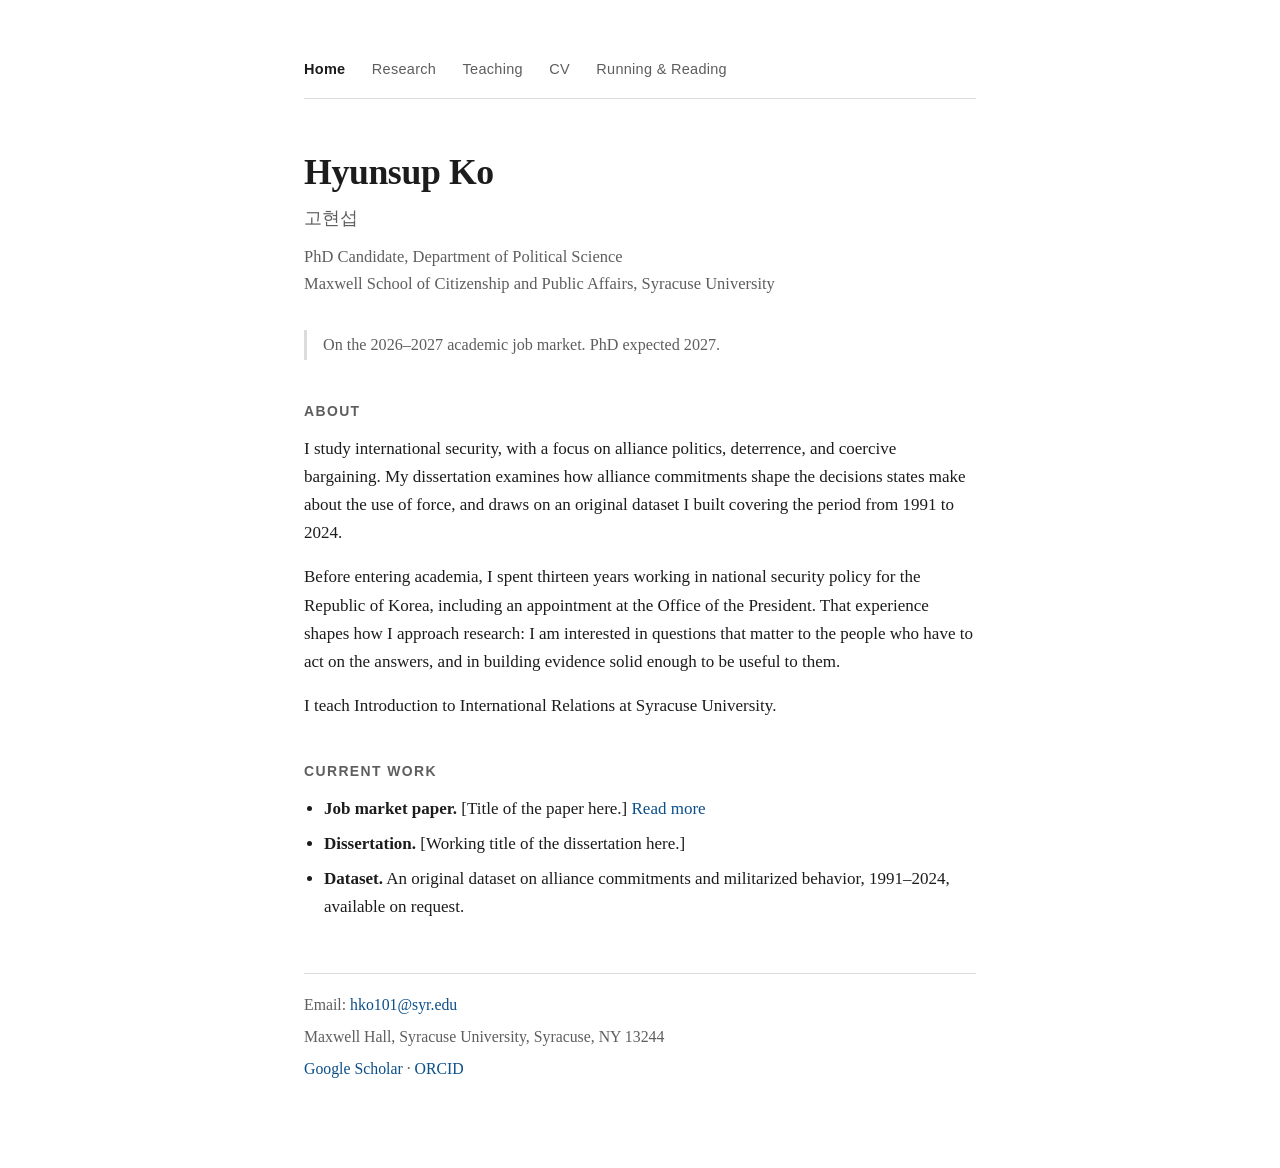
==== index.html @ 747886d3 "Create index.html" ====
<!DOCTYPE html>
<html lang="en">
<head>
<meta charset="utf-8">
<meta name="viewport" content="width=device-width, initial-scale=1">
<title>Hyunsup Ko</title>
<meta name="description" content="Hyunsup Ko, PhD candidate in Political Science at Syracuse University. International security, alliance politics, deterrence, and the Korean Peninsula.">
<style>
  :root {
    --text: #1c1c1c;
    --muted: #5e5e5e;
    --rule: #dcdcdc;
    --link: #0b4f8a;
    --bg: #ffffff;
  }

  * { box-sizing: border-box; }

  body {
    max-width: 720px;
    margin: 0 auto;
    padding: 56px 24px 80px;
    background: var(--bg);
    color: var(--text);
    font-family: "Iowan Old Style", "Palatino Linotype", Palatino, Georgia, serif;
    font-size: 17px;
    line-height: 1.65;
  }

  a { color: var(--link); text-decoration: none; }
  a:hover { text-decoration: underline; }

  nav {
    margin-bottom: 44px;
    padding-bottom: 14px;
    border-bottom: 1px solid var(--rule);
    font-family: -apple-system, BlinkMacSystemFont, "Segoe UI", Helvetica, Arial, sans-serif;
    font-size: 14.5px;
    letter-spacing: 0.02em;
  }
  nav a {
    margin-right: 22px;
    color: var(--muted);
    display: inline-block;
    padding: 2px 0;
  }
  nav a:hover { color: var(--text); text-decoration: none; }
  nav a.current { color: var(--text); font-weight: 600; }

  h1 {
    font-size: 2.1em;
    margin: 0 0 2px;
    letter-spacing: -0.01em;
  }
  .korean {
    color: var(--muted);
    font-size: 1.05em;
    margin: 0 0 10px;
  }
  .affiliation {
    color: var(--muted);
    margin: 0 0 32px;
    font-size: 0.97em;
  }

  h2 {
    font-family: -apple-system, BlinkMacSystemFont, "Segoe UI", Helvetica, Arial, sans-serif;
    font-size: 0.82em;
    text-transform: uppercase;
    letter-spacing: 0.1em;
    color: var(--muted);
    margin: 40px 0 12px;
    font-weight: 600;
  }

  p { margin: 0 0 16px; }

  ul { margin: 0 0 16px; padding-left: 20px; }
  li { margin-bottom: 7px; }

  .market {
    border-left: 3px solid var(--rule);
    padding: 2px 0 2px 16px;
    margin: 0 0 32px;
    color: var(--muted);
    font-size: 0.95em;
  }

  footer {
    margin-top: 52px;
    padding-top: 18px;
    border-top: 1px solid var(--rule);
    font-size: 0.93em;
    color: var(--muted);
  }
  footer p { margin: 0 0 6px; }

  @media (max-width: 520px) {
    body { padding: 32px 18px 60px; font-size: 16px; }
    h1 { font-size: 1.8em; }
    nav a { margin-right: 16px; }
  }
</style>
</head>
<body>

<nav>
  <a href="index.html" class="current">Home</a>
  <a href="research.html">Research</a>
  <a href="teaching.html">Teaching</a>
  <a href="cv.pdf">CV</a>
  <a href="running-reading.html">Running &amp; Reading</a>
</nav>

<h1>Hyunsup Ko</h1>
<p class="korean">고현섭</p>
<p class="affiliation">
  PhD Candidate, Department of Political Science<br>
  Maxwell School of Citizenship and Public Affairs, Syracuse University
</p>

<p class="market">
  On the 2026&ndash;2027 academic job market. PhD expected 2027.
</p>

<h2>About</h2>

<p>
  I study international security, with a focus on alliance politics, deterrence, and
  coercive bargaining. My dissertation examines how alliance commitments shape the
  decisions states make about the use of force, and draws on an original dataset I
  built covering the period from 1991 to 2024.
</p>

<p>
  Before entering academia, I spent thirteen years working in national security policy
  for the Republic of Korea, including an appointment at the Office of the President.
  That experience shapes how I approach research: I am interested in questions that
  matter to the people who have to act on the answers, and in building evidence solid
  enough to be useful to them.
</p>

<p>
  I teach Introduction to International Relations at Syracuse University.
</p>

<h2>Current Work</h2>

<ul>
  <li>
    <strong>Job market paper.</strong> [Title of the paper here.]
    <a href="research.html">Read more</a>
  </li>
  <li>
    <strong>Dissertation.</strong> [Working title of the dissertation here.]
  </li>
  <li>
    <strong>Dataset.</strong> An original dataset on alliance commitments and militarized
    behavior, 1991&ndash;2024, available on request.
  </li>
</ul>

<footer>
  <p>Email: <a href="mailto:hko101@syr.edu">hko101@syr.edu</a></p>
  <p>Maxwell Hall, Syracuse University, Syracuse, NY 13244</p>
  <p>
    <a href="https://scholar.google.com/">Google Scholar</a> &middot;
    <a href="https://orcid.org/">ORCID</a>
  </p>
</footer>

</body>
</html>
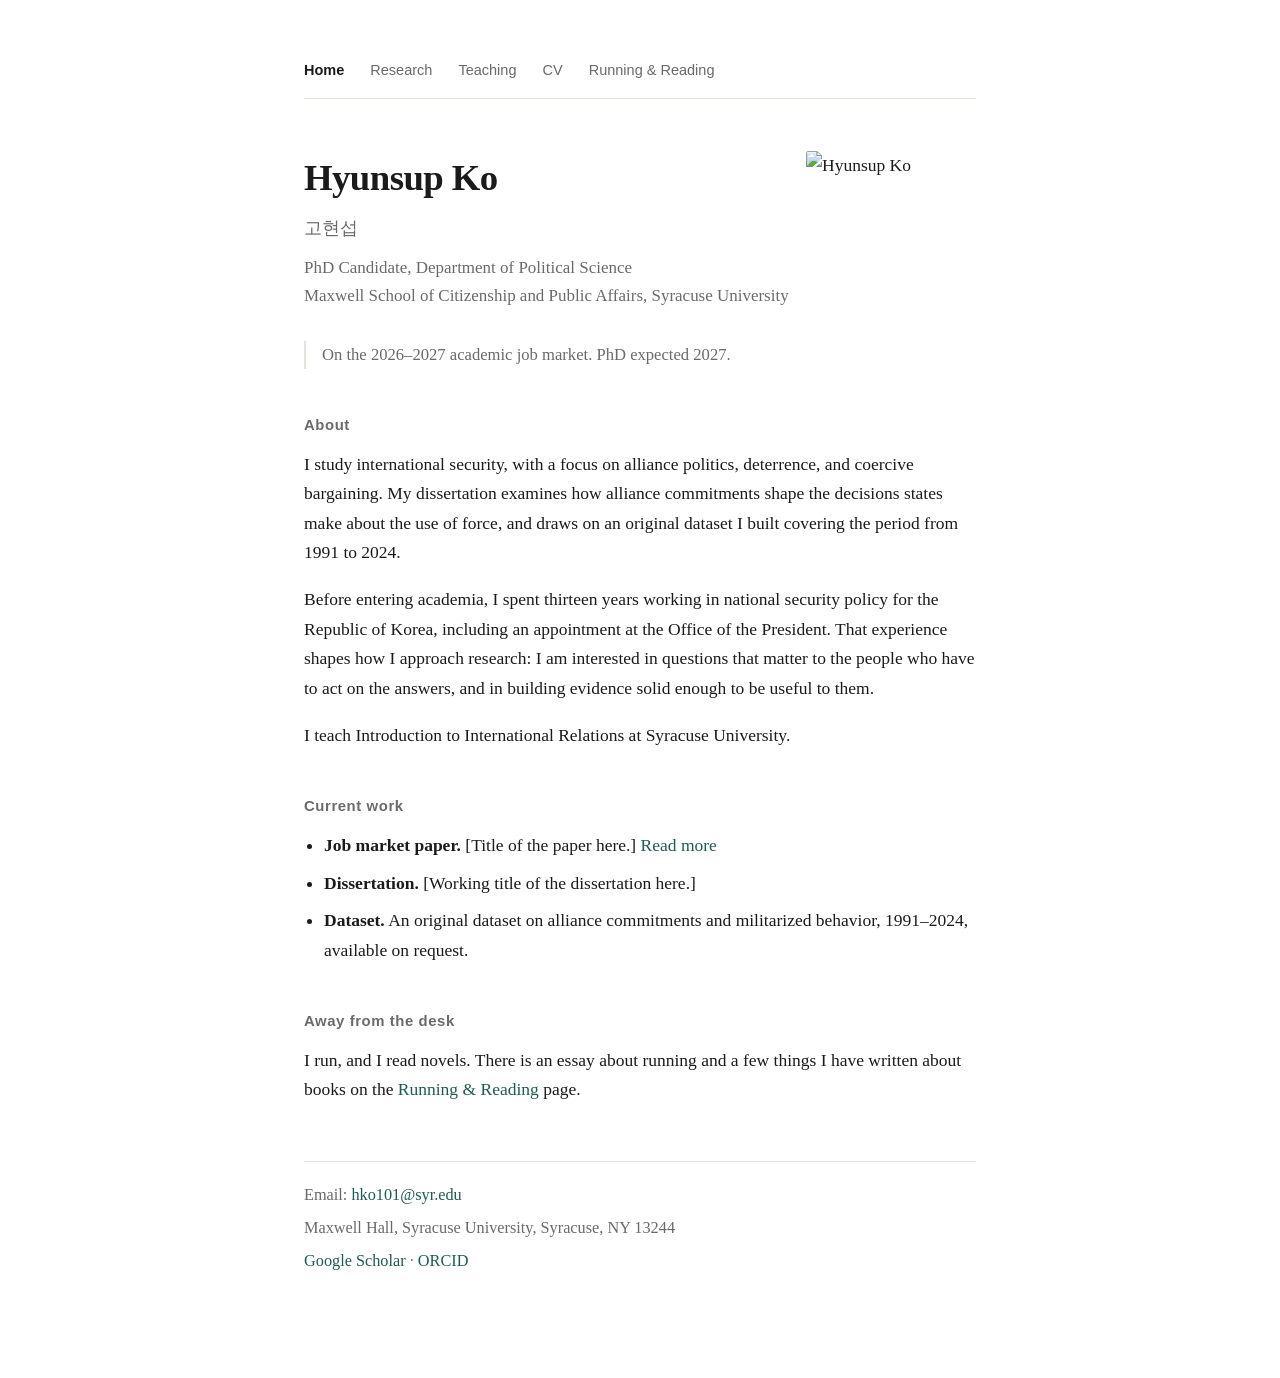
==== commit d12a5f07: "Add files via upload" ====
--- a/index.html
+++ b/index.html
@@ -5,102 +5,7 @@
 <meta name="viewport" content="width=device-width, initial-scale=1">
 <title>Hyunsup Ko</title>
 <meta name="description" content="Hyunsup Ko, PhD candidate in Political Science at Syracuse University. International security, alliance politics, deterrence, and the Korean Peninsula.">
-<style>
-  :root {
-    --text: #1c1c1c;
-    --muted: #5e5e5e;
-    --rule: #dcdcdc;
-    --link: #0b4f8a;
-    --bg: #ffffff;
-  }
-
-  * { box-sizing: border-box; }
-
-  body {
-    max-width: 720px;
-    margin: 0 auto;
-    padding: 56px 24px 80px;
-    background: var(--bg);
-    color: var(--text);
-    font-family: "Iowan Old Style", "Palatino Linotype", Palatino, Georgia, serif;
-    font-size: 17px;
-    line-height: 1.65;
-  }
-
-  a { color: var(--link); text-decoration: none; }
-  a:hover { text-decoration: underline; }
-
-  nav {
-    margin-bottom: 44px;
-    padding-bottom: 14px;
-    border-bottom: 1px solid var(--rule);
-    font-family: -apple-system, BlinkMacSystemFont, "Segoe UI", Helvetica, Arial, sans-serif;
-    font-size: 14.5px;
-    letter-spacing: 0.02em;
-  }
-  nav a {
-    margin-right: 22px;
-    color: var(--muted);
-    display: inline-block;
-    padding: 2px 0;
-  }
-  nav a:hover { color: var(--text); text-decoration: none; }
-  nav a.current { color: var(--text); font-weight: 600; }
-
-  h1 {
-    font-size: 2.1em;
-    margin: 0 0 2px;
-    letter-spacing: -0.01em;
-  }
-  .korean {
-    color: var(--muted);
-    font-size: 1.05em;
-    margin: 0 0 10px;
-  }
-  .affiliation {
-    color: var(--muted);
-    margin: 0 0 32px;
-    font-size: 0.97em;
-  }
-
-  h2 {
-    font-family: -apple-system, BlinkMacSystemFont, "Segoe UI", Helvetica, Arial, sans-serif;
-    font-size: 0.82em;
-    text-transform: uppercase;
-    letter-spacing: 0.1em;
-    color: var(--muted);
-    margin: 40px 0 12px;
-    font-weight: 600;
-  }
-
-  p { margin: 0 0 16px; }
-
-  ul { margin: 0 0 16px; padding-left: 20px; }
-  li { margin-bottom: 7px; }
-
-  .market {
-    border-left: 3px solid var(--rule);
-    padding: 2px 0 2px 16px;
-    margin: 0 0 32px;
-    color: var(--muted);
-    font-size: 0.95em;
-  }
-
-  footer {
-    margin-top: 52px;
-    padding-top: 18px;
-    border-top: 1px solid var(--rule);
-    font-size: 0.93em;
-    color: var(--muted);
-  }
-  footer p { margin: 0 0 6px; }
-
-  @media (max-width: 520px) {
-    body { padding: 32px 18px 60px; font-size: 16px; }
-    h1 { font-size: 1.8em; }
-    nav a { margin-right: 16px; }
-  }
-</style>
+<link rel="stylesheet" href="style.css">
 </head>
 <body>
 
@@ -109,19 +14,19 @@
   <a href="research.html">Research</a>
   <a href="teaching.html">Teaching</a>
   <a href="cv.pdf">CV</a>
-  <a href="running-reading.html">Running &amp; Reading</a>
+  <a href="reading.html">Running &amp; Reading</a>
 </nav>
 
+<img class="portrait" src="images/headshot.jpg" alt="Hyunsup Ko">
+
 <h1>Hyunsup Ko</h1>
-<p class="korean">고현섭</p>
+<p class="korean-name">고현섭</p>
 <p class="affiliation">
   PhD Candidate, Department of Political Science<br>
   Maxwell School of Citizenship and Public Affairs, Syracuse University
 </p>
 
-<p class="market">
-  On the 2026&ndash;2027 academic job market. PhD expected 2027.
-</p>
+<p class="market">On the 2026&ndash;2027 academic job market. PhD expected 2027.</p>
 
 <h2>About</h2>
 
@@ -140,25 +45,24 @@
   enough to be useful to them.
 </p>
 
-<p>
-  I teach Introduction to International Relations at Syracuse University.
-</p>
+<p>I teach Introduction to International Relations at Syracuse University.</p>
 
-<h2>Current Work</h2>
+<h2>Current work</h2>
 
 <ul>
-  <li>
-    <strong>Job market paper.</strong> [Title of the paper here.]
-    <a href="research.html">Read more</a>
-  </li>
-  <li>
-    <strong>Dissertation.</strong> [Working title of the dissertation here.]
-  </li>
-  <li>
-    <strong>Dataset.</strong> An original dataset on alliance commitments and militarized
-    behavior, 1991&ndash;2024, available on request.
-  </li>
+  <li><strong>Job market paper.</strong> [Title of the paper here.]
+      <a href="research.html">Read more</a></li>
+  <li><strong>Dissertation.</strong> [Working title of the dissertation here.]</li>
+  <li><strong>Dataset.</strong> An original dataset on alliance commitments and
+      militarized behavior, 1991&ndash;2024, available on request.</li>
 </ul>
+
+<h2>Away from the desk</h2>
+
+<p>
+  I run, and I read novels. There is an essay about running and a few things I have
+  written about books on the <a href="reading.html">Running &amp; Reading</a> page.
+</p>
 
 <footer>
   <p>Email: <a href="mailto:hko101@syr.edu">hko101@syr.edu</a></p>
--- a/style.css
+++ b/style.css
@@ -0,0 +1,216 @@
+/* ---------------------------------------------------------------
+   Hyunsup Ko — site styles
+   One file, shared by every page. Edit here to change all pages.
+   --------------------------------------------------------------- */
+
+:root {
+  --ink:    #1b1b1b;
+  --muted:  #6a6a6a;
+  --faint:  #9a9a9a;
+  --rule:   #e4e2dd;
+  --link:   #1d5c54;
+  --paper:  #ffffff;
+  --serif:  "Iowan Old Style", "Palatino Linotype", Palatino, "Book Antiqua", Georgia, serif;
+  --sans:   -apple-system, BlinkMacSystemFont, "Segoe UI", "Helvetica Neue", Arial, sans-serif;
+}
+
+* { box-sizing: border-box; }
+
+html { -webkit-text-size-adjust: 100%; }
+
+body {
+  max-width: 720px;
+  margin: 0 auto;
+  padding: 56px 24px 96px;
+  background: var(--paper);
+  color: var(--ink);
+  font-family: var(--serif);
+  font-size: 17.5px;
+  line-height: 1.68;
+}
+
+a { color: var(--link); text-decoration: none; }
+a:hover { text-decoration: underline; }
+a:focus-visible { outline: 2px solid var(--link); outline-offset: 3px; }
+
+/* ---------- navigation ---------- */
+
+nav {
+  margin-bottom: 48px;
+  padding-bottom: 14px;
+  border-bottom: 1px solid var(--rule);
+  font-family: var(--sans);
+  font-size: 14.5px;
+}
+nav a {
+  margin-right: 22px;
+  color: var(--muted);
+  display: inline-block;
+  padding: 2px 0;
+}
+nav a:hover { color: var(--ink); text-decoration: none; }
+nav a.current { color: var(--ink); font-weight: 600; }
+
+/* ---------- headings ---------- */
+
+h1 {
+  font-size: 2.1em;
+  margin: 0 0 4px;
+  letter-spacing: -0.015em;
+  font-weight: 600;
+}
+
+h2 {
+  font-family: var(--sans);
+  font-size: 0.85em;
+  letter-spacing: 0.04em;
+  color: var(--muted);
+  margin: 44px 0 12px;
+  font-weight: 600;
+}
+
+p { margin: 0 0 18px; }
+ul { margin: 0 0 18px; padding-left: 20px; }
+li { margin-bottom: 8px; }
+
+/* ---------- home page ---------- */
+
+.portrait {
+  float: right;
+  width: 170px;
+  margin: 4px 0 20px 28px;
+  border-radius: 2px;
+}
+
+.korean-name { color: var(--muted); font-size: 1.05em; margin: 0 0 10px; }
+
+.affiliation { color: var(--muted); margin: 0 0 30px; font-size: 0.97em; }
+
+.market {
+  border-left: 2px solid var(--rule);
+  padding-left: 16px;
+  margin: 0 0 34px;
+  color: var(--muted);
+  font-size: 0.95em;
+}
+
+/* ---------- reading page: the shelf ---------- */
+
+.shelf {
+  display: grid;
+  grid-template-columns: repeat(auto-fill, minmax(150px, 1fr));
+  gap: 36px 28px;
+  margin: 32px 0 0;
+  padding: 0;
+  list-style: none;
+}
+
+.shelf a { display: block; color: inherit; }
+.shelf a:hover { text-decoration: none; }
+
+.shelf img {
+  width: 100%;
+  height: auto;
+  display: block;
+  border: 1px solid var(--rule);
+  box-shadow: 0 1px 3px rgba(0,0,0,0.10);
+}
+
+.shelf a:hover img { box-shadow: 0 2px 10px rgba(0,0,0,0.18); }
+
+.shelf .title {
+  display: block;
+  margin-top: 12px;
+  font-size: 0.95em;
+  line-height: 1.35;
+}
+.shelf a:hover .title { text-decoration: underline; }
+
+.shelf .byline {
+  display: block;
+  color: var(--muted);
+  font-size: 0.85em;
+  line-height: 1.4;
+  margin-top: 3px;
+}
+
+/* ---------- review pages ---------- */
+
+.review-head { margin-bottom: 30px; }
+
+.review-head .book {
+  font-family: var(--sans);
+  font-size: 0.86em;
+  color: var(--muted);
+  margin: 0 0 20px;
+  line-height: 1.5;
+}
+
+.cover {
+  float: right;
+  width: 130px;
+  margin: 2px 0 18px 26px;
+  border: 1px solid var(--rule);
+}
+
+/* language switch */
+
+.langswitch {
+  font-family: var(--sans);
+  font-size: 13.5px;
+  margin: 0 0 28px;
+  padding-bottom: 20px;
+  border-bottom: 1px solid var(--rule);
+  clear: none;
+}
+.langswitch button {
+  font: inherit;
+  background: none;
+  border: 1px solid var(--rule);
+  color: var(--muted);
+  padding: 4px 13px;
+  margin-right: 6px;
+  cursor: pointer;
+  border-radius: 2px;
+}
+.langswitch button[aria-pressed="true"] {
+  border-color: var(--ink);
+  color: var(--ink);
+  font-weight: 600;
+}
+
+[lang="ko"] { line-height: 1.85; word-break: keep-all; }
+
+.hidden { display: none; }
+
+.backlink {
+  margin-top: 56px;
+  padding-top: 20px;
+  border-top: 1px solid var(--rule);
+  font-family: var(--sans);
+  font-size: 14px;
+  clear: both;
+}
+
+/* ---------- footer ---------- */
+
+footer {
+  margin-top: 56px;
+  padding-top: 20px;
+  border-top: 1px solid var(--rule);
+  font-size: 0.93em;
+  color: var(--muted);
+  clear: both;
+}
+footer p { margin: 0 0 6px; }
+
+/* ---------- small screens ---------- */
+
+@media (max-width: 560px) {
+  body { padding: 32px 18px 64px; font-size: 16.5px; }
+  h1 { font-size: 1.75em; }
+  nav a { margin-right: 16px; }
+  .portrait { float: none; width: 150px; margin: 0 0 20px; }
+  .cover { float: none; width: 110px; margin: 0 0 18px; }
+  .shelf { grid-template-columns: repeat(2, 1fr); gap: 28px 18px; }
+}
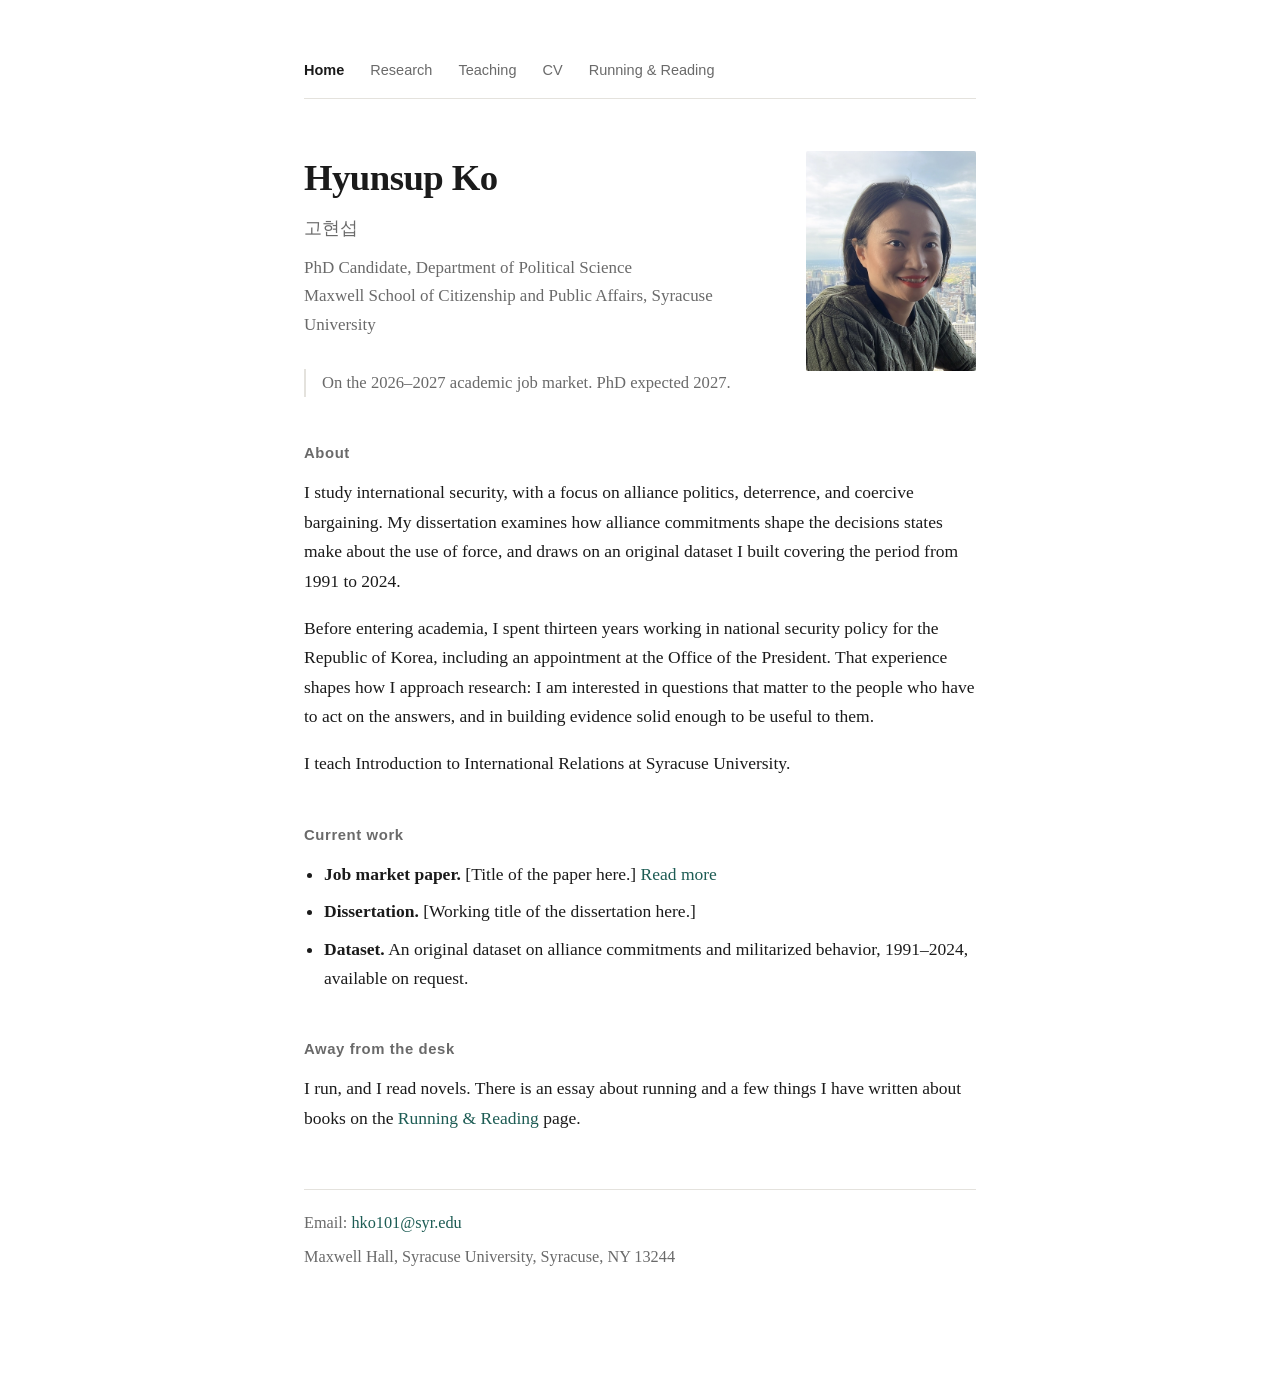
==== commit bbb7969e: "Add files via upload" ====
--- a/index.html
+++ b/index.html
@@ -13,11 +13,11 @@
   <a href="index.html" class="current">Home</a>
   <a href="research.html">Research</a>
   <a href="teaching.html">Teaching</a>
-  <a href="cv.pdf">CV</a>
+  <a href="cv_ko.pdf">CV</a>
   <a href="reading.html">Running &amp; Reading</a>
 </nav>
 
-<img class="portrait" src="images/headshot.jpg" alt="Hyunsup Ko">
+<img class="portrait" src="headshot.jpg" alt="Hyunsup Ko">
 
 <h1>Hyunsup Ko</h1>
 <p class="korean-name">고현섭</p>
@@ -67,10 +67,6 @@
 <footer>
   <p>Email: <a href="mailto:hko101@syr.edu">hko101@syr.edu</a></p>
   <p>Maxwell Hall, Syracuse University, Syracuse, NY 13244</p>
-  <p>
-    <a href="https://scholar.google.com/">Google Scholar</a> &middot;
-    <a href="https://orcid.org/">ORCID</a>
-  </p>
 </footer>
 
 </body>
--- a/style.css
+++ b/style.css
@@ -98,8 +98,9 @@
 
 .shelf {
   display: grid;
-  grid-template-columns: repeat(auto-fill, minmax(150px, 1fr));
-  gap: 36px 28px;
+  grid-template-columns: repeat(auto-fill, minmax(72px, 1fr));
+  gap: 24px 18px;
+  max-width: 480px;
   margin: 32px 0 0;
   padding: 0;
   list-style: none;
@@ -120,17 +121,17 @@
 
 .shelf .title {
   display: block;
-  margin-top: 12px;
-  font-size: 0.95em;
+  margin-top: 9px;
+  font-size: 0.85em;
+  line-height: 1.3;
+}
+.shelf a:hover .title { text-decoration: underline; }
+
+.shelf .byline {
+  display: block;
+  color: var(--muted);
+  font-size: 0.76em;
   line-height: 1.35;
-}
-.shelf a:hover .title { text-decoration: underline; }
-
-.shelf .byline {
-  display: block;
-  color: var(--muted);
-  font-size: 0.85em;
-  line-height: 1.4;
   margin-top: 3px;
 }
 
@@ -190,6 +191,41 @@
   font-family: var(--sans);
   font-size: 14px;
   clear: both;
+}
+
+/* ---------- running photo collage ---------- */
+
+.collage {
+  margin: 52px 0 0;
+  padding-top: 34px;
+  border-top: 1px solid var(--rule);
+}
+
+.collage img {
+  display: block;
+  width: 66%;
+  max-width: 460px;
+  height: auto;
+  border-radius: 2px;
+}
+
+.collage figcaption {
+  font-family: var(--sans);
+  font-size: 12.5px;
+  letter-spacing: 0.04em;
+  color: var(--faint);
+  margin-top: 10px;
+}
+
+@media (max-width: 560px) {
+  .collage img { width: 100%; max-width: none; }
+}
+
+.collage-note {
+  font-family: var(--sans);
+  font-size: 13px;
+  color: var(--faint);
+  margin: -18px 0 34px;
 }
 
 /* ---------- footer ---------- */
@@ -212,5 +248,5 @@
   nav a { margin-right: 16px; }
   .portrait { float: none; width: 150px; margin: 0 0 20px; }
   .cover { float: none; width: 110px; margin: 0 0 18px; }
-  .shelf { grid-template-columns: repeat(2, 1fr); gap: 28px 18px; }
-}
+  .shelf { grid-template-columns: repeat(4, 1fr); gap: 20px 12px; }
+}
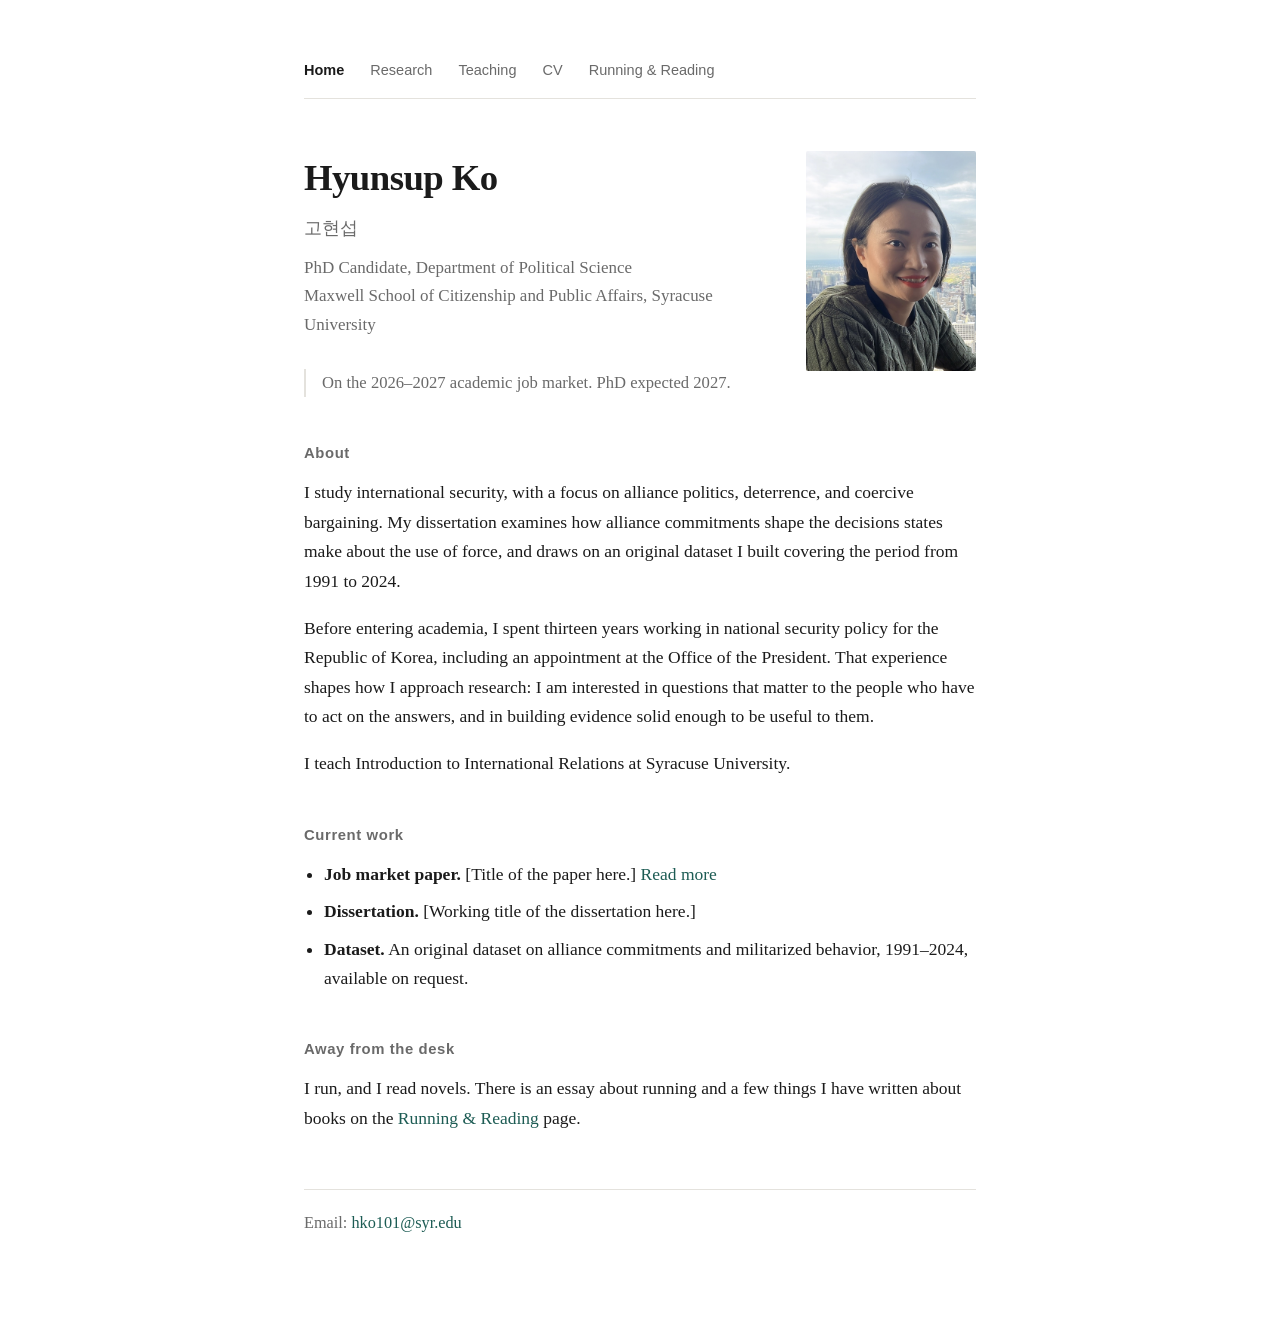
==== commit 4ad985be: "Add files via upload" ====
--- a/index.html
+++ b/index.html
@@ -13,7 +13,7 @@
   <a href="index.html" class="current">Home</a>
   <a href="research.html">Research</a>
   <a href="teaching.html">Teaching</a>
-  <a href="cv_ko.pdf">CV</a>
+  <a href="cv.html">CV</a>
   <a href="reading.html">Running &amp; Reading</a>
 </nav>
 
@@ -66,7 +66,6 @@
 
 <footer>
   <p>Email: <a href="mailto:hko101@syr.edu">hko101@syr.edu</a></p>
-  <p>Maxwell Hall, Syracuse University, Syracuse, NY 13244</p>
 </footer>
 
 </body>
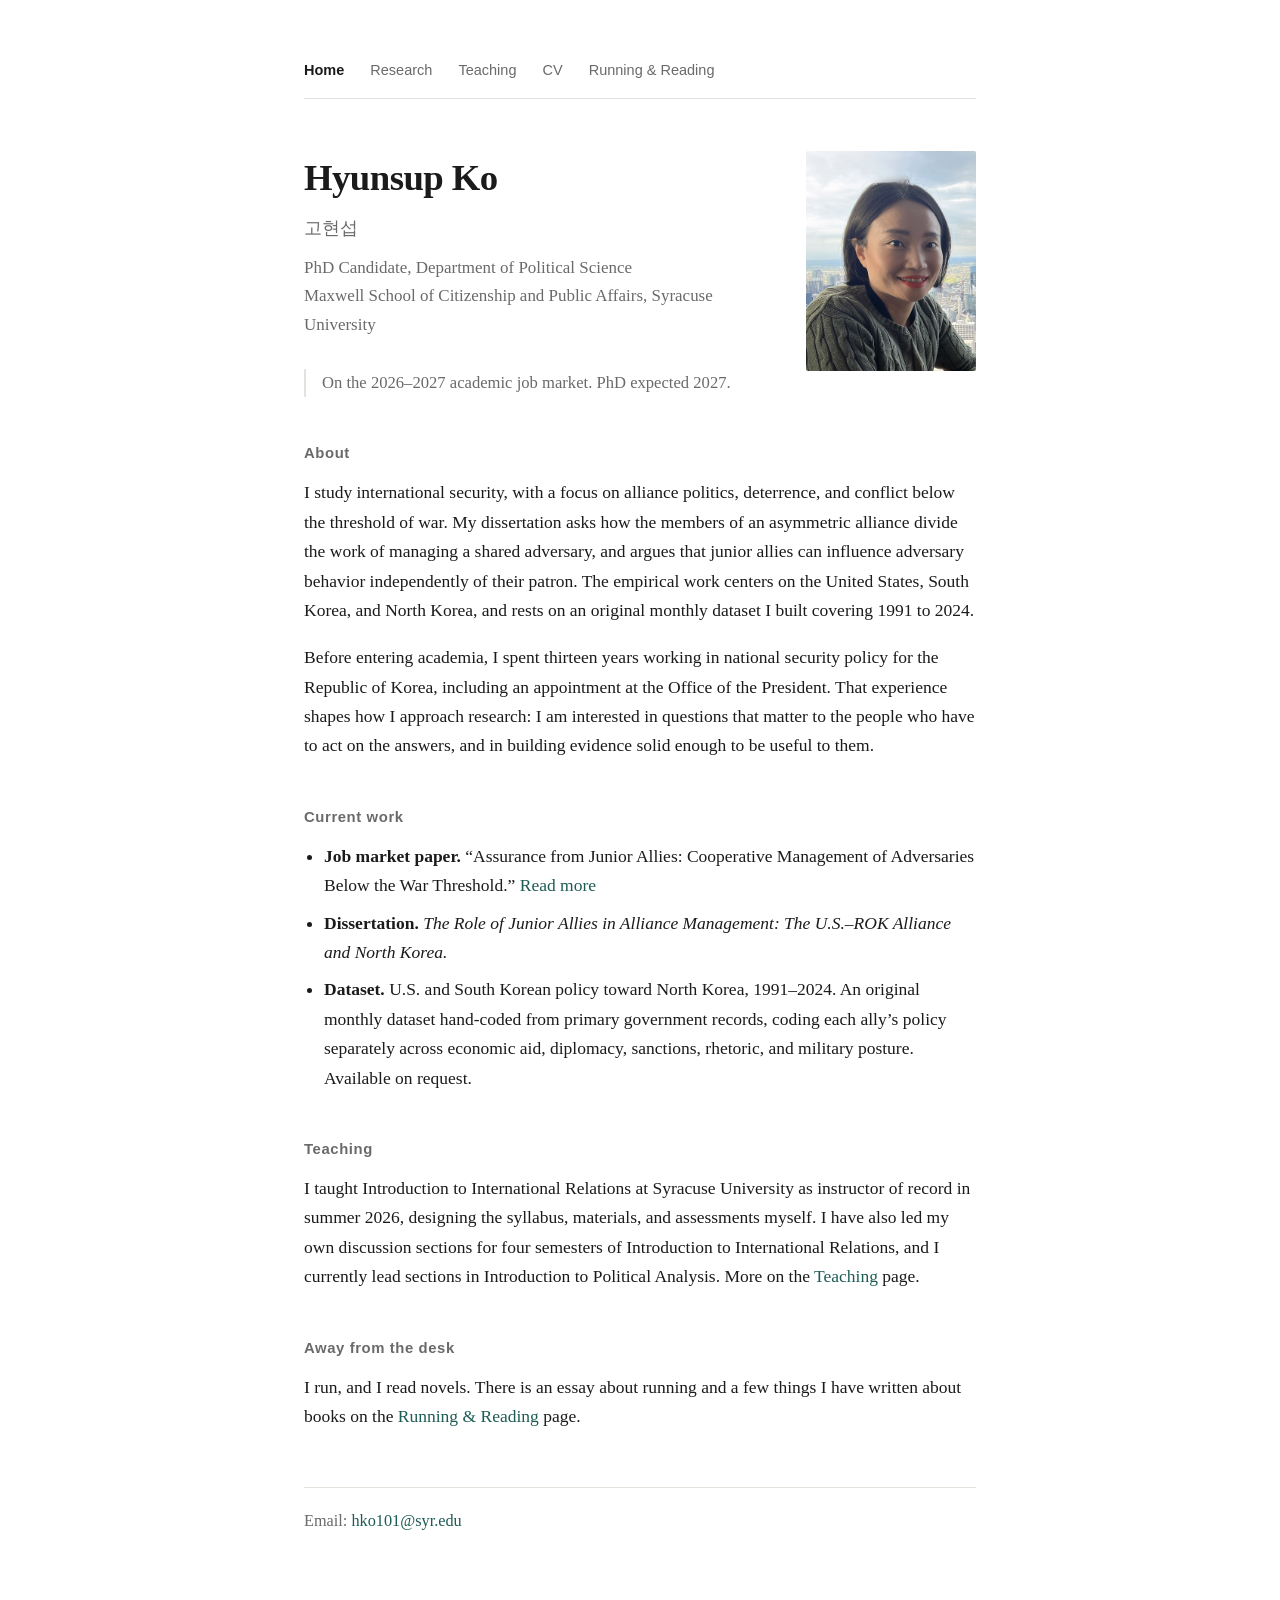
==== commit 76729a73: "Update index.html" ====
--- a/index.html
+++ b/index.html
@@ -32,9 +32,11 @@
 
 <p>
   I study international security, with a focus on alliance politics, deterrence, and
-  coercive bargaining. My dissertation examines how alliance commitments shape the
-  decisions states make about the use of force, and draws on an original dataset I
-  built covering the period from 1991 to 2024.
+  conflict below the threshold of war. My dissertation asks how the members of an
+  asymmetric alliance divide the work of managing a shared adversary, and argues that
+  junior allies can influence adversary behavior independently of their patron. The
+  empirical work centers on the United States, South Korea, and North Korea, and rests
+  on an original monthly dataset I built covering 1991 to 2024.
 </p>
 
 <p>
@@ -45,17 +47,29 @@
   enough to be useful to them.
 </p>
 
-<p>I teach Introduction to International Relations at Syracuse University.</p>
-
 <h2>Current work</h2>
 
 <ul>
-  <li><strong>Job market paper.</strong> [Title of the paper here.]
+  <li><strong>Job market paper.</strong> &ldquo;Assurance from Junior Allies:
+      Cooperative Management of Adversaries Below the War Threshold.&rdquo;
       <a href="research.html">Read more</a></li>
-  <li><strong>Dissertation.</strong> [Working title of the dissertation here.]</li>
-  <li><strong>Dataset.</strong> An original dataset on alliance commitments and
-      militarized behavior, 1991&ndash;2024, available on request.</li>
+  <li><strong>Dissertation.</strong> <em>The Role of Junior Allies in Alliance
+      Management: The U.S.&ndash;ROK Alliance and North Korea.</em></li>
+  <li><strong>Dataset.</strong> U.S. and South Korean policy toward North Korea,
+      1991&ndash;2024. An original monthly dataset hand-coded from primary government
+      records, coding each ally&rsquo;s policy separately across economic aid,
+      diplomacy, sanctions, rhetoric, and military posture. Available on request.</li>
 </ul>
+
+<h2>Teaching</h2>
+
+<p>
+  I taught Introduction to International Relations at Syracuse University as instructor
+  of record in summer 2026, designing the syllabus, materials, and assessments myself.
+  I have also led my own discussion sections for four semesters of Introduction to
+  International Relations, and I currently lead sections in Introduction to Political
+  Analysis. More on the <a href="teaching.html">Teaching</a> page.
+</p>
 
 <h2>Away from the desk</h2>
 
